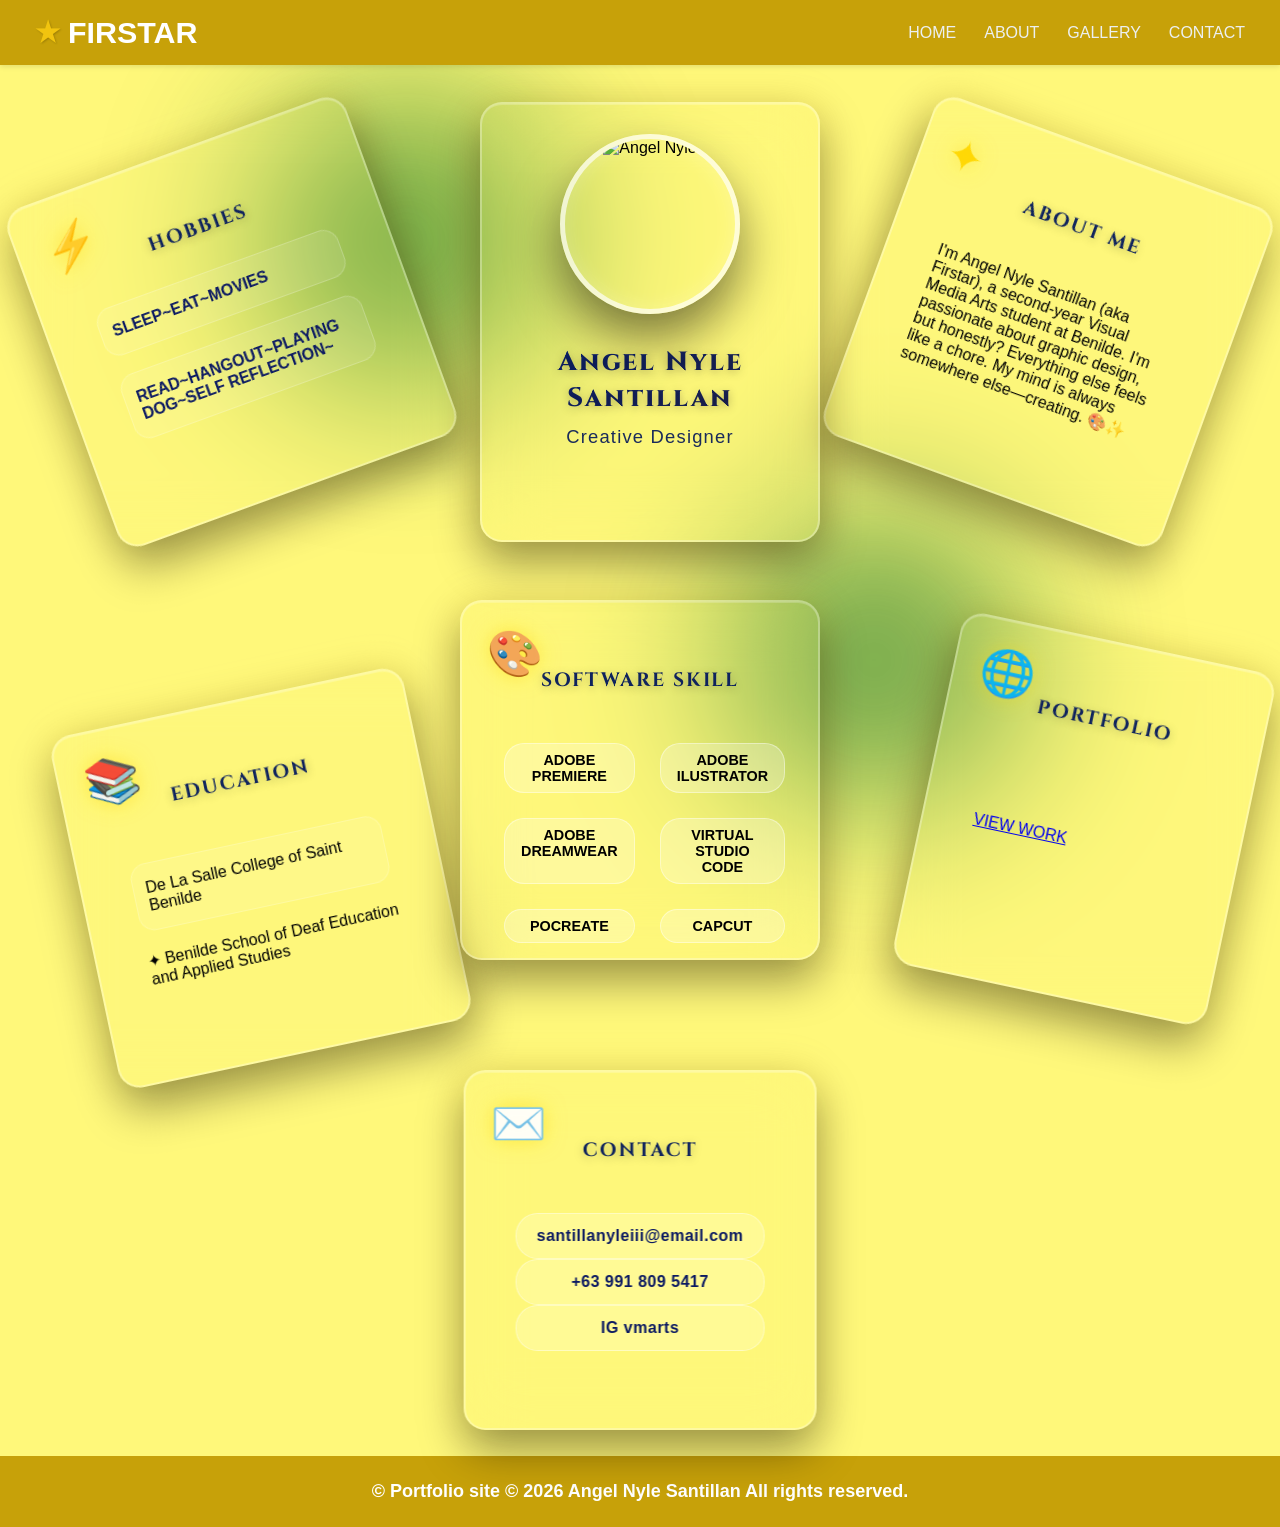
==== about.html @ 47a20b9d "Add files via upload" ====
<!DOCTYPE html>
<html lang="en">
<head> 
    <meta charset="UTF-8">
    <meta name="viewport" content="width=device-width, initial-scale=1.0">
    <title>Angel Nyle - Resume | FIRSTAR</title>
    <link rel="stylesheet" href="style.css">
    <link href="https://fonts.googleapis.com/css2?family=Cinzel:wght@400;500;600;700&family=Inter:wght@300;400;500&display=swap" rel="stylesheet">
</head>
<body> 
    <nav class="navbar">
        <a href="index.html" class="navbar-logo">
            <span class="star-icon">★</span>FIRSTAR
        </a>
        <ul class="nav-links">
            <li><a href="index.html">HOME</a></li>
            <li><a href="about.html">ABOUT</a></li>
            <li><a href="explore.html">GALLERY</a></li>     
            <li><a href="contact.html">CONTACT</a></li>
        </ul>
    </nav>

    <div class="blob blob-1"></div>
    <div class="blob blob-2"></div>

    <!-- TAROT CARD SPREAD -->
    <main class="tarot-spread">
        <!-- CENTER CARD - PROFILE -->
        <div class="tarot-position center-card">
            <div class="tarot-card profile-tarot">
                <div class="card-glow"></div>
                <div class="tarot-symbol left"></div>
                <div class="profile-image-container">
                    <img src="image/RSUME 1.jpg" alt="Angel Nyle">
                </div>
                <div class="profile-text">
                    <h2>Angel Nyle Santillan</h2>
                    <h3>Creative Designer</h3>
                </div>
            </div>
        </div>

        <!-- TOP ROW - 3 CARDS -->
        <div class="tarot-position top-left-1">
            <div class="tarot-card experience-card">
                <div class="card-glow"></div>
                <div class="tarot-symbol">⚡</div>
                <h4>HOBBIES</h4>
                <div class="tarot-content">
                    <div class="job-compact">
                        <span class="job-role">SLEEP~EAT~MOVIES</span>
                    </div>
                    <div class="job-compact">
                        <span class="job-role">READ~HANGOUT~PLAYING DOG~SELF REFLECTION~</span>
                    </div>
                </div>
            </div>
        </div>

        <div class="tarot-position top-center">
            <div class="tarot-card skills-card">
                <div class="card-glow"></div>
                <div class="tarot-symbol">🎨</div>
                <h4>SOFTWARE SKILL</h4>
                <div class="skills-compact">
                    <span>ADOBE PREMIERE</span>
                    <span>ADOBE ILUSTRATOR</span>
                    <span>ADOBE DREAMWEAR</span>
                    <span>VIRTUAL STUDIO CODE</span>
                    <span>POCREATE</span>
                    <span>CAPCUT</span>
                </div>
            </div>
        </div>

        <div class="tarot-position top-right-1">
            <div class="tarot-card summary-card">
                <div class="card-glow"></div>
                <div class="tarot-symbol">✦</div>
                <h4>ABOUT ME</h4>
                <div class="tarot-content">
                    <p>I'm Angel Nyle Santillan (aka Firstar), a second-year Visual Media Arts student at Benilde. I'm passionate about graphic design, but honestly? Everything else feels like a chore. My mind is always somewhere else—creating. 🎨✨</p>
                </div>
            </div>
        </div>

        <!-- BOTTOM ROW - 3 CARDS -->
        <div class="tarot-position bottom-left-1">
            <div class="tarot-card education-card">
                <div class="card-glow"></div>
                <div class="tarot-symbol">📚</div>
                <h4>EDUCATION</h4>
                <div class="tarot-content">
                    <div class="edu-compact">
                        <span>De La Salle College of Saint Benilde</span>
                    </div>
                    <span class="cert-compact">✦ Benilde School of Deaf Education and Applied Studies</span>
                </div>
            </div>
        </div>

        <div class="tarot-position bottom-center">
            <div class="tarot-card contact-card">
                <div class="card-glow"></div>
                <div class="tarot-symbol">✉️</div>
                <h4>CONTACT</h4>
                <div class="contact-compact">
                    <a href="mailto:angel@email.com"> santillanyleiii@email.com</a>
                    <a href="tel:+639123456789"> +63 991 809 5417</a>
                    <a href="socialmedia">IG vmarts</a>
                </div>
            </div>
        </div>

        <div class="tarot-position bottom-right-1">
            <div class="tarot-card portfolio-card">
                <div class="card-glow"></div>
                <div class="tarot-symbol">🌐</div>
                <h4>PORTFOLIO</h4>
                <div class="tarot-content">
                    <a href="explore.html" class="view-btn">VIEW WORK</a>
                </div>
            </div>
        </div>
    </main>

<footer class="footer">
    <div class="footer-container">
        <div class="footer-row">
 <!-- Copyright Bar -->
  
        <div class="footer-bottom">
            <p>© Portfolio site © 2026 Angel Nyle Santillan All rights reserved.</p>
        </div>
    </div>
</footer>

</body>
</html>
---- style.css ----
/* =======================================================
   BASIC RESET & GLOBAL STYLES
   ======================================================= */
* {
    margin: 0;
    padding: 0;
    box-sizing: border-box;
}

body {
    font-family: 'Segoe UI', Tahoma, Geneva, Verdana, sans-serif;
    background-color: #fff87a;
    padding-top: 80px;
    min-height: 100vh;
    position: relative;
}

/* =======================================================
   NAVBAR - FIXED TOP
   ======================================================= */
.navbar {
    position: fixed;
    top: 0;
    left: 0;
    right: 0;
    display: flex;
    justify-content: space-between;
    align-items: center;
    background-color: #c7a109;
    color: white;
    padding: 15px 35px;
    z-index: 1000;
    box-shadow: 0 2px 5px rgba(0,0,0,0.1);
}

.navbar-logo {
    display: flex;
    align-items: center;
    font-size: 1.9rem;
    font-weight: bold;
    text-decoration: none;
    color: rgb(255, 255, 255);
}

.navbar-logo .star-icon {
    font-size: 28px;
    color: #f1c40f;
    text-shadow: 1px 1px 2px rgba(0,0,0,0.2);
    transition: transform 0.3s ease;
    margin-right: 8px;
}

.navbar-logo:hover .star-icon {
    transform: rotate(360deg);
}

.nav-links {
    list-style: none;
    display: flex;
    align-items: center;
}

.nav-links li {
    margin-left: 28px;
}

.nav-links a {
    text-decoration: none;
    color: #ecf0f1;
    font-size: 1rem;
    font-weight: 500;
    transition: color 0.3s ease;
}

.nav-links a:hover {
    color: #ffe02e;
}

/* =======================================================
   BACKGROUND BLOBS - HOME PAGE ATMOSPHERE
   ======================================================= */
.blob {
    position: fixed;
    border-radius: 50%;
    filter: blur(80px);
    z-index: -1;
    opacity: 0.6;
}

.blob-1 {
    top: 10%;
    left: 20%;
    width: 300px;
    height: 300px;
    background: #0b701c;
}

.blob-2 {
    bottom: 10%;
    right: 20%;
    width: 300px;
    height: 300px;
    background: #0c6e2a;
}


/* =======================================================
   LOADING OVERLAY - GLOBAL (KEEP SAME)
   ======================================================= */
.loading-overlay {
    position: fixed !important;
    top: 0 !important;
    left: 0 !important;
    width: 100vw !important;
    height: 100vh !important;
    background: rgba(255,255,255,0.98) !important;
    backdrop-filter: blur(12px) !important;
    display: none !important;
    justify-content: center !important;
    align-items: center !important;
    z-index: 999999 !important;
}

.loading-overlay.active {
    display: flex !important;
}

.loading-content {
    text-align: center;
    background: rgb(253, 251, 121);
    padding: 3.5rem 3rem;
    border-radius: 24px;
    box-shadow: 
        0 25px 50px rgba(0,0,0,0.2),
        0 0 0 1px rgba(255,255,255,0.8);
    backdrop-filter: blur(20px);
    border: 1px solid rgba(255,255,255,0.3);
    position: relative;
    overflow: hidden;
}

.particle-container {
    position: relative;
    width: 140px;
    height: 140px;
    margin: 0 auto 2rem;
    border-radius: 50%;
    background: linear-gradient(135deg, 
        rgba(102,126,234,0.1) 0%, 
        rgba(118,75,162,0.1) 50%,
        rgba(255,107,107,0.1) 100%);
    box-shadow: inset 0 0 30px rgba(0,123,255,0.1);
}

.particle {
    position: absolute;
    width: 8px;
    height: 8px;
    border-radius: 50%;
    animation: particleFloat 4s infinite ease-in-out;
    box-shadow: 0 4px 16px rgba(0,0,0,0.3);
}

.p1 { background: linear-gradient(135deg, #667eea, #764ba2); left: 10%; top: 20%; animation-delay: 0s; }
.p2 { background: linear-gradient(135deg, #ff6b6b, #ee5a24); left: 30%; top: 10%; animation-delay: 0.2s; }
.p3 { background: linear-gradient(135deg, #feca57, #ff9ff3); left: 60%; top: 15%; animation-delay: 0.4s; }
.p4 { background: linear-gradient(135deg, #48dbfb, #0abde3); left: 80%; top: 40%; animation-delay: 0.6s; }
.p5 { background: linear-gradient(135deg, #10ac84, #1dd1a1); left: 20%; top: 60%; animation-delay: 0.8s; }
.p6 { background: linear-gradient(135deg, #ff9ff3, #feca57); left: 50%; top: 70%; animation-delay: 1s; }
.p7 { background: linear-gradient(135deg, #ee5a24, #ff6b6b); left: 70%; top: 80%; animation-delay: 1.2s; }
.p8 { background: linear-gradient(135deg, #0abde3, #48dbfb); left: 15%; top: 50%; animation-delay: 1.4s; }
.p9 { background: linear-gradient(135deg, #1dd1a1, #10ac84); left: 40%; top: 30%; animation-delay: 1.6s; }

@keyframes particleFloat {
    0%, 100% { 
        transform: translate(0, 0) scale(1) rotate(0deg); 
        opacity: 0.8;
    }
    25% { 
        transform: translate(15px, -15px) scale(1.3) rotate(90deg); 
        opacity: 1;
    }
    50% { 
        transform: translate(-10px, 10px) scale(0.8) rotate(180deg); 
        opacity: 0.6;
    }
    75% { 
        transform: translate(10px, -5px) scale(1.2) rotate(270deg); 
        opacity: 0.9;
    }
}

.loading-overlay p {
    font-size: 1.3rem;
    color: #555;
    font-weight: 600;
    margin: 0;
    letter-spacing: 0.5px;
}




/* =======================================================
   HOME PAGE - ENVELOPE INTERACTION
   ======================================================= */

   .envelope {
    width: 660px;
    height: 480px;
    background: #ecf0f1;
    border-radius: 25px;
    position: relative;
    cursor: pointer;
    overflow: hidden;
    transition: all 0.7s ease;
    box-shadow: 0 15px 35px rgba(0,0,0,0.2);
    
    /* CENTERING */
    position: absolute;
    top: 40%;
    left: 50%;
    transform: translate(-50%, -50%);
}
.envelope-container {
    display: flex;
    justify-content: center;
    align-items: center;
    min-height: 100vh; 
    padding: 20px;
}

.envelope::after {
    content: '📬';
    position: absolute;
    top: 20px;
    left: 50%;
    transform: translateX(-50%);
    font-size: 32px;
    z-index: 3;
    transition: opacity 0.4s;
    background-color: antiquewhite;
    padding: 10px;
    border-radius: 50%;
}

.content {
    position: absolute;
    top: 80px;
    left: 20px;
    right: 20px;
    bottom: 20px;
    background: white;
    border-radius: 15px;
    opacity: 0;
    transform: scale(0.7);
    transition: all 0.5s 0.3s;
    padding: 25px;
    box-sizing: border-box;
}

.content h2 {
    color: #2c3e50;
    margin-bottom: 10px;
    font-size: 24px;
}

.content p {
    color: #7f8c8d;
    line-height: 1.6;
    font-size: 16px;
    margin: 0;
}

.envelope.open::before {
    transform: scaleX(0);
}

.envelope.open::after {
    opacity: 0;
}

.envelope.open .content {
    opacity: 1;
    transform: scale(1);
}

.envelope:hover:not(.open) {
    transform: translate(-50%, -50%) scale(1.05);
}


.content {
    display: flex;
    flex-direction: column;
    justify-content: center;
    align-items: center;
    text-align: center;
}

.star-sticker {
    font-size: 28px;
    background: linear-gradient(45deg, #ffd700, #ffed4e);
    padding: 12px;
    border-radius: 50%;
    box-shadow: 0 6px 20px rgba(255,215,0,0.5);
    margin-bottom: 10px;
    animation: sparkle 2s infinite;
}

@keyframes sparkle {
    0%, 100% { transform: scale(1); }
    50% { transform: scale(1.1); }
}

.enjoy-text {
    font-size: 14px;
    opacity: 0.8;
    margin-top: 10px;
}


/* =======================================================
   HOME PAGE - PORTFOLIO CONTAINER & SIDEBAR
   ======================================================= */
.tarot-spread {
    max-width: 1600px;
    margin: 0 auto;
    padding: 80px 40px;
    min-height: calc(100vh - 100px);
    position: relative;
    perspective: 1200px;
}

/* TAROT POSITIONS - 3 TOP / 3 BOTTOM */
.tarot-position {
    position: absolute;
}

.center-card {
    top: 29%;
    left: 50%;
    transform: translate(-50%, -50%);
    z-index: 15;
    width: 320px;
    height: 420px;

}

/* TOP ROW - UNCHANGED */
.top-left-1 {
    top: 12%;
    left: 15%;
    transform: rotate(-20deg) translateX(-120px) translateY(-80px);
    z-index: 8;
    
}

.top-center {
    top: 80%;
    left: 50%;
    transform: translateX(-50%) rotate(0deg) translateY(-120px);
    z-index: 10;
}

.top-right-1 {
    top: 12%;
    right: 15%;
    transform: rotate(20deg) translateX(120px) translateY(-80px);
    z-index: 8;
}

/* BOTTOM ROW - MOVED DOWN MORE */
.bottom-left-1 {
    bottom: -5%;  
    left: 12%;
    transform: rotate(-12deg) translateX(-100px) translateY(120px);
    z-index: 8;
}

.bottom-center {
    bottom: -50%;
    left: 50%;
    transform: translateX(-50%) rotate(0deg) translateY(150px);
    z-index: 10;
}

.bottom-right-1 {
    bottom: -5%;
    right: 9%;
    transform: rotate(12deg) translateX(100px) translateY(120px);
    z-index: 8;
    width: 320px;
    height: 420px;
}

.tarot-symbol {
    top: 15px;
    right: 5%;
    left: 25px;
}

/* ALL TAROT CARDS */
.tarot-card {
    width: 260px;
    height: 360px;
    background: linear-gradient(145deg, 
        rgba(255, 255, 255, 0.20), 
        rgba(255, 255, 255, 0.10));
    border-radius: 28px;
    border: 2px solid rgba(255, 255, 255, 0.45);
    backdrop-filter: blur(30px);
    box-shadow: 
        0 40px 80px rgba(0, 0, 0, 0.45),
        inset 0 1px 0 rgba(255, 255, 255, 0.4);
    position: relative;
    overflow: hidden;
    cursor: pointer;
    transform-style: preserve-3d;
}

.center-card .tarot-card {
    width: 340px;
    height: 440px;
}

.tarot-card:hover {
    box-shadow: 
        0 60px 120px rgba(0, 0, 0, 0.65),
        0 0 60px rgba(255, 215, 0, 0.4) !important;
    z-index: 25 !important;
}

/* GLOW EFFECT */
.card-glow {
    position: absolute;
    top: -4px;
    left: -4px;
    right: -4px;
    bottom: -4px;
    background: conic-gradient(
        from 0deg,
        rgba(255, 255, 255, 0.2),
        rgba(255, 215, 0, 0.3),
        rgba(255, 255, 255, 0.2),
        transparent
    );
    border-radius: 32px;
    opacity: 0;
    z-index: -1;
}

.tarot-card:hover .card-glow {
    opacity: 1;
    box-shadow: 0 0 60px rgba(255, 215, 0, 0.5);
}

/* SYMBOLS */
.tarot-symbol {
    position: absolute;
    top: 25px;
    right: 28px;
    font-size: 2.8rem;
    color: rgba(255, 215, 0, 0.95);
    text-shadow: 0 0 20px rgba(255, 215, 0, 0.5);
    z-index: 3;
    animation: glow 2s ease-in-out infinite alternate;
}

@keyframes glow {
    from { text-shadow: 0 0 20px rgba(255, 215, 0, 0.5); }
    to { text-shadow: 0 0 30px rgba(255, 215, 0, 0.8); }
}

/* PROFILE CENTER CARD */
.profile-tarot {
    padding: 45px 35px;
    text-align: center;
}

.profile-image-container {
    width: 160px;
    height: 160px;
    border-radius: 50%;
    overflow: hidden;
    border: 5px solid rgba(255, 255, 255, 0.7);
    box-shadow: 
        0 25px 50px rgba(0, 0, 0, 0.5),
        inset 0 0 20px rgba(255, 255, 255, 0.2);
    margin: 0 auto 30px;
}

.center-card .profile-image-container {
    width: 180px;
    height: 180px;
}

.profile-image-container img {
    width: 100%;
    height: 100%;
    object-fit: cover;
}

.profile-text h2 {
    font-family: 'Cinzel', serif;
    font-size: 1.65rem;
    background: linear-gradient(135deg, #07206f, rgba(8, 11, 72, 0.9));
    -webkit-background-clip: text;
    -webkit-text-fill-color: transparent;
    margin: 0 0 10px 0;
    letter-spacing: 2px;
    font-weight: 800;
    text-shadow: 0 2px 10px rgba(0,0,0,0.3);
}

.profile-text h3 {
    color: rgba(14, 32, 90, 0.95);
    font-size: 1.15rem;
    margin: 0 0 25px 0;
    font-weight: 500;
    letter-spacing: 1.2px;
}

.status-badge {
    background: linear-gradient(135deg, #FFD700, #FFA500);
    color: #1a1a1a;
    padding: 12px 28px;
    border-radius: 30px;
    font-weight: 800;
    font-size: 1rem;
    box-shadow: 
        0 15px 40px rgba(255, 215, 0, 0.6),
        inset 0 1px 0 rgba(255, 255, 255, 0.3);
    display: inline-block;
    letter-spacing: 1px;
}

/* all card */ 
.tarot-card h4 {
    font-family: 'Cinzel', serif;
    font-size: 1.2rem;
    color: rgb(15, 35, 93);
    margin: 35px 0 25px 0;
    letter-spacing: 1.9px;
    font-center:
    font-weight: 700;
    text-align: center;
    text-shadow: 0 2px 10px rgba(0,0,0,0.3);
}

.tarot-content {
    padding: 0 28px 30px;
    height: 200px;
    display: flex;
    flex-direction: column;
    justify-content: center;
}

/* COMPACT CONTENT */
.job-compact, .edu-compact {
    display: flex;
    justify-content: space-between;
    align-items: center;
    margin-bottom: 20px;
    padding: 15px 12px;
    background: rgba(255,255,255,0.1);
    border-radius: 16px;
    border: 1px solid rgba(255,255,255,0.2);
}

.job-role, .edu-title {
    font-weight: 700;
    color: #0c1a62;
    font-size: 1rem;
}

.job-date, .edu-date {
    color: #FFD700;
    font-weight: 700;
    font-size: 0.95rem;
}


/* SKILLS */
.skills-compact {
    display: grid;
    grid-template-columns: 1fr 1fr;
    gap: 25px;
    padding: 25px 20px;
}

.skills-compact span {
    background: rgba(255,255,255,0.25);
    padding: 8px 16px;
    border-radius: 20px;
    font-size: 0.9rem;
    border: 1px solid rgba(255,255,255,0.4);
    font-weight: 600;
    text-align: center;
}

.skills-compact span:hover {
    background: linear-gradient(135deg, #FFD700, #FFA500);
    color: #1a1a1a;
}

/* CONTACT */
.contact-compact {
    padding: 25px 28px;
    display: flex;
    flex-direction: column;
}


.contact-compact a {
    color: #0c1a62;
    text-decoration: none;
    padding: 13px 20px;
    border-radius: 22px;
    background: rgba(255,255,255,0.2);
    border: 1px solid rgba(255,255,255,0.4);
    font-weight: 559;
    text-align: center;
    letter-spacing: 0.5px;
}

.contact-compact a:hover {
    background: rgba(255,255,255,0.4);
    box-shadow: 0 15px 35px rgba(0,0,0,0.3);
}


/* =======================================================
   EXPLORE PAGE - 8 CARDS GRID
   ======================================================= */
.section-container {
    width: 100%;
    max-width: 2400px;
    margin: 0 auto;
    display: grid;
    grid-template-columns: repeat(auto-fit, minmax(360px, 1fr));
    gap: 25px;
    padding: 50px 20px;
    perspective: 1000px;
}

.card-wrapper:nth-child(1) { transform: rotate(2deg); }
.card-wrapper:nth-child(2) { transform: rotate(-1deg); }
.card-wrapper:nth-child(3) { transform: rotate(1deg); }
.card-wrapper:nth-child(4) { transform: rotate(-2deg); }
.card-wrapper:nth-child(5) { transform: rotate(3deg); }
.card-wrapper:nth-child(6) { transform: rotate(-3deg); }

.card {
    width: 100%;
    height: 100%;
    background: rgba(255, 255, 255, 0.05);
    border-radius: 20px;
    border: 1px solid rgba(255, 255, 255, 0.1);
    backdrop-filter: blur(10px);
    box-shadow: 0 25px 45px rgba(0, 0, 0, 0.2);
    display: flex;
    flex-direction: column;
    justify-content: center;
    align-items: center;
    color: white;
    transition: transform 0.3s ease, box-shadow 0.3s ease;
    transform-style: preserve-3d;
    position: relative;
    overflow: hidden;
    cursor: pointer;
    padding: 20px;
}

.card:hover {
    box-shadow: 0 40px 80px rgba(0, 0, 0, 0.4);
    transform: translateY(-10px) rotateX(5deg) rotateY(5deg) scale(1.02);
}

.card-glow {
    position: absolute;
    top: -50px;
    left: -50px;
    width: 150px;
    height: 150px;
    background: linear-gradient(45deg, #ff9999, #ff8192, #66b3ff);
    border-radius: 50%;
    filter: blur(40px);
    z-index: -1;
    opacity: 0;
    transition: opacity 0.5s ease;
}

.card:hover .card-glow {
    opacity: 0.8;
}

.card-content {
    transform: translateZ(50px);
    text-align: center;
    padding: 15px 10px;
    z-index: 2;
    position: relative;
    width: 100%;
    height: auto;
    display: flex;
    flex-direction: column;
    justify-content: center;
    align-items: center;
    flex: 1;
}

.card-content img {
    width: 260px;        
    height: 400px;       
    max-width: 200%;     
    object-position: center;
    border-radius: 15px;
    margin-bottom: 15px;
    box-shadow: 0 8px 25px rgba(0, 0, 0, 0.3);
    display: block;
    flex-shrink: 0;
}

.card-content h2 {
    font-size: 1.8rem;
    margin-bottom: 10px;
    text-shadow: 0 5px 15px rgba(0, 0, 0, 0.4);
    font-weight: 700;
    flex-shrink: 0;
}

.card-content p {
    font-size: 0.95rem;
    color: #000000;
    margin-bottom: 15px;
    line-height: 1.5;
    flex-shrink: 0;
    padding: 0 5px;
}

.btn {
    padding: 10px 25px;
    background: linear-gradient(45deg, #fff, #f0f0f0);
    color: #333;
    border: none;
    border-radius: 25px;
    font-weight: bold;
    font-size: 0.95rem;
    cursor: pointer;
    transform: translateZ(30px);
    transition: all 0.3s ease;
    box-shadow: 0 5px 15px rgba(0, 0, 0, 0.2);
    flex-shrink: 0;
}

.btn:hover {
    background: linear-gradient(45deg, #1f56a8, #0f3460);
    color: white;
    box-shadow: 0 10px 25px rgba(31, 86, 168, 0.4);
    transform: translateZ(40px) translateY(-2px);
}

@keyframes float {
    0%, 100% { transform: translateY(0px) rotateX(0deg); }
    50% { transform: translateY(-15px) rotateX(2deg); }
}

.card-wrapper:nth-child(odd) {
    animation: float 6s ease-in-out infinite;
}

.card-wrapper:nth-child(even) {
    animation: float 6s ease-in-out infinite 3s;
}

/* =======================================================
   VMA
   ======================================================= */

/* Hero Section */
.hero {
    height: 60vh;
    background: linear-gradient(135deg, #fff87a 0%, #c7a109 100%);
    display: flex;
    align-items: center;
    justify-content: center;
    text-align: center;
    position: relative;
    overflow: hidden;
}

.hero-title {
    font-family: 'Playfair Display', serif;
    font-size: clamp(3rem, 8vw, 6rem);
    background: linear-gradient(135deg, #1a1a1a, #c7a109);
    -webkit-background-clip: text;
    -webkit-text-fill-color: transparent;
    margin: 0;
    text-shadow: 0 4px 20px rgba(0,0,0,0.3);
}

.hero-subtitle {
    font-family: 'Inter', sans-serif;
    font-size: 1.4rem;
    color: #333;
    margin-top: 10px;
    font-weight: 300;
    letter-spacing: 2px;
}

/* Photo Gallery */
.photo-gallery {
    max-width: 1600px;
    margin: 0 auto;
    padding: 100px 20px;
    display: grid;
    grid-template-columns: repeat(auto-fit, minmax(350px, 1fr));
    grid-auto-rows: 300px;
    gap: 25px;
}
/* =======================================================
   PHOTOGRAPHY GALLERY - NO CARDS
   ======================================================= */

/* Photo Gallery - FIXED SIZING & SPACING */
.photo-gallery {
    max-width: 1400px; /* Reduced from 1600px */
    margin: 0 auto;
    padding: 80px 20px; /* Reduced top padding */
    display: grid;
    grid-template-columns: repeat(auto-fit, minmax(320px, 1fr)); /* Smaller min width */
    grid-auto-rows: 280px; /* Slightly smaller rows */
    gap: 30px 35px; /* More horizontal spacing */
}

.photo-item {
    position: relative;
    border-radius: 20px;
    overflow: hidden;
    background-size: cover;
    background-position: center;
    background-repeat: no-repeat;
    cursor: pointer;
    transition: all 0.5s cubic-bezier(0.25, 0.46, 0.45, 0.94);
    box-shadow: 0 20px 40px rgba(0,0,0,0.15);
}

.photo-item:hover {
    transform: translateY(-15px) scale(1.02);
    box-shadow: 0 40px 80px rgba(0,0,0,0.3);
}

.photo-item.landscape { 
    grid-row: span 1; 
    aspect-ratio: 16/9; 
}

.photo-item.square { 
    grid-row: span 1; 
    aspect-ratio: 1/1; 
}

.photo-item.portrait { 
    grid-row: span 2; 
    aspect-ratio: 2/3; 
    margin-top: 12.4rem;
}

/* Overlay */
.photo-overlay {
    position: absolute;
    bottom: 0;
    left: 0;
    right: 0;
    background: linear-gradient(transparent, rgba(0,0,0,0.85));
    color: white;
    padding: 25px 20px 20px; /* Slightly smaller padding */
    transform: translateY(100%);
    transition: transform 0.4s ease;
}

.photo-item:hover .photo-overlay {
    transform: translateY(0);
}

.photo-overlay h3 {
    font-family: 'Playfair Display', serif;
    font-size: 1.5rem; /* Slightly smaller */
    margin: 0 0 5px 0;
    font-weight: 700;
    letter-spacing: 1px;
}

.photo-category {
    font-family: 'Inter', sans-serif;
    font-size: 0.85rem; /* Slightly smaller */
    opacity: 0.9;
    text-transform: uppercase;
    letter-spacing: 2px;
    font-weight: 300;
}

/* Responsive - IMPROVED */
@media (max-width: 1200px) {
    .photo-gallery {
        grid-template-columns: repeat(auto-fit, minmax(300px, 1fr));
        gap: 25px 30px;
    }
}

@media (max-width: 768px) {
    .photo-gallery {
        grid-template-columns: 1fr;
        grid-auto-rows: 300px;
        gap: 25px;
        padding: 50px 15px;
    }
    
    .photo-gallery .photo-item.portrait {
        grid-row: span 1;
        aspect-ratio: 3/4; /* Better mobile portrait */
    }
    
    .photo-gallery .photo-item.landscape {
        aspect-ratio: 4/3; /* Better mobile landscape */
    }
}

@media (max-width: 480px) {
    .photo-gallery {
        padding: 40px 10px;
        gap: 20px;
    }
}


/* =======================================================
   CONTACT
   ======================================================= */

.main-container {
    flex: 1;
    display: flex;
    justify-content: center;
    align-items: center;
    min-height: calc(100vh - 120px);
    padding: 20px;
    margin-top: 70px;
}

.contact-info {
    text-align: center;
    max-width: 400px;
    width: 100%;
}

.contact-info h3 {
    font-size: 1.8rem;
    margin-bottom: 25px;
    background:#050442;
    -webkit-background-clip: text;
    background-clip: text;
    -webkit-text-fill-color: transparent;
    color: transparent;
    font-style: italic;
    letter-spacing: 2px;
    text-shadow: 0 0 30px rgba(241, 196, 15, 0.5);
}


.tarot-card {
    width: 100%;
    max-width: 360px;
    margin: 0 auto;
    background: rgba(238, 240, 129, 0.1);
    border: 2px solid rgba(255, 255, 255, 0.3);
    border-radius: 22px;
    box-shadow: 
        0 20px 45px rgba(0, 0, 0, 0.4),
        inset 0 1px 0 rgba(255, 255, 255, 0.2),
        0 0 40px rgba(241, 196, 15, 0.15);
    padding: 30px 22px;
    position: relative;
    overflow: hidden;
    transition: all 0.5s ease;
}


.tarot-card:hover {
    transform: translateY(-10px) rotate(1deg);
    box-shadow: 
        0 30px 60px rgba(0, 0, 0, 0.5),
        inset 0 1px 0 rgba(255, 255, 255, 0.3),
        0 0 50px rgba(241, 196, 15, 0.25);
}


.contact-form {
    width: 100%;
    margin-bottom: 20px;
}

.form-group {
    position: relative;
    margin-bottom: 16px;
}

.form-group input,
.form-group textarea {
    width: 100%;
    padding: 12px 16px 12px 40px;
    background: rgba(255, 255, 255, 0.12);
    border: 1px solid rgba(255, 255, 255, 0.2);
    border-radius: 12px;
    font-size: 0.9rem;
    color: #2c1810;
    transition: all 0.3s ease;
    font-family: inherit;
    height: 44px;
    letter-spacing: 0.4px;
}

.form-group textarea {
    height: 90px;
    resize: none;
}

.form-group input::placeholder,
.form-group textarea::placeholder {
    color: #8b7355;
    font-style: italic;
}

.form-group input:focus,
.form-group textarea:focus {
    outline: none;
    border-color: #f3ebc9;
    background: rgba(255, 255, 255, 0.25);
    box-shadow: 0 0 18px rgba(241, 196, 15, 0.3);
    transform: translateY(-2px);
}

.input-icon {
    position: absolute;
    left: 14px;
    top: 50%;
    transform: translateY(-50%);
    font-size: 1.1rem;
    color: #050442;
    z-index: 2;
}

.textarea-icon {
    top: 14px;
}

.submit-btn {
    width: 100%;
    padding: 14px 20px;
    background: linear-gradient(135deg, #c7a109 0%, #f1c40f 50%, #d4af37 100%);
    color: #1a0f0a;
    border: 1px solid rgba(255, 255, 255, 0.3);
    border-radius: 14px;
    font-size: 0.95rem;
    font-weight: 600;
    cursor: pointer;
    position: relative;
    overflow: hidden;
    transition: all 0.3s ease;
    text-transform: uppercase;
    letter-spacing: 1.2px;
    box-shadow: 0 5px 20px rgba(199, 161, 9, 0.35);
    font-family: inherit;
}

.submit-btn:hover {
    transform: translateY(-3px);
    box-shadow: 0 10px 30px rgba(199, 161, 9, 0.45);
}

.submit-btn.loading span {
    opacity: 0.7;
}

.submit-btn.loading::after {
    content: '';
    position: absolute;
    width: 18px;
    height: 18px;
    top: 50%;
    left: 50%;
    margin-left: -9px;
    margin-top: -9px;
    border: 2px solid rgba(26, 15, 10, 0.3);
    border-top: 2px solid #1a0f0a;
    border-radius: 50%;
    animation: spin 1s linear infinite;
}

.form-message {
    padding: 10px 14px;
    border-radius: 10px;
    margin: 12px 0;
    text-align: center;
    font-size: 0.85rem;
    font-weight: 500;
    display: none;
    animation: slideIn 0.3s ease;
    font-style: italic;
}

.form-message.success {
    background: rgba(34, 139, 34, 0.2);
    color: #228B22;
    border: 1px solid rgba(34, 139, 34, 0.4);
}


.contact-details {
    font-size: 0.82rem;
    opacity: 0.95;
    padding: 16px 12px;
    background: rgba(0, 0, 0, 0.15);
    border-radius: 12px;
    border: 1px solid rgba(255, 255, 255, 0.15);
    font-style: italic;
    margin-top: 8px;
}

.contact-details p {
    margin-bottom: 6px;
    line-height: 1.4;
    color: #050442;
    text-align: left;
}

.contact-details p:last-child {
    margin-bottom: 0;
}

/* FOOTER - FLUSH BOTTOM NO SPACE */
.footer {
    margin-top: 45%;  /* Pushes to bottom */
}

.footer-bottom {
    background: #c7a109; padding: 25px 0;
    text-align: center; color: white;
    font-weight: bold; font-size: 18px;
}
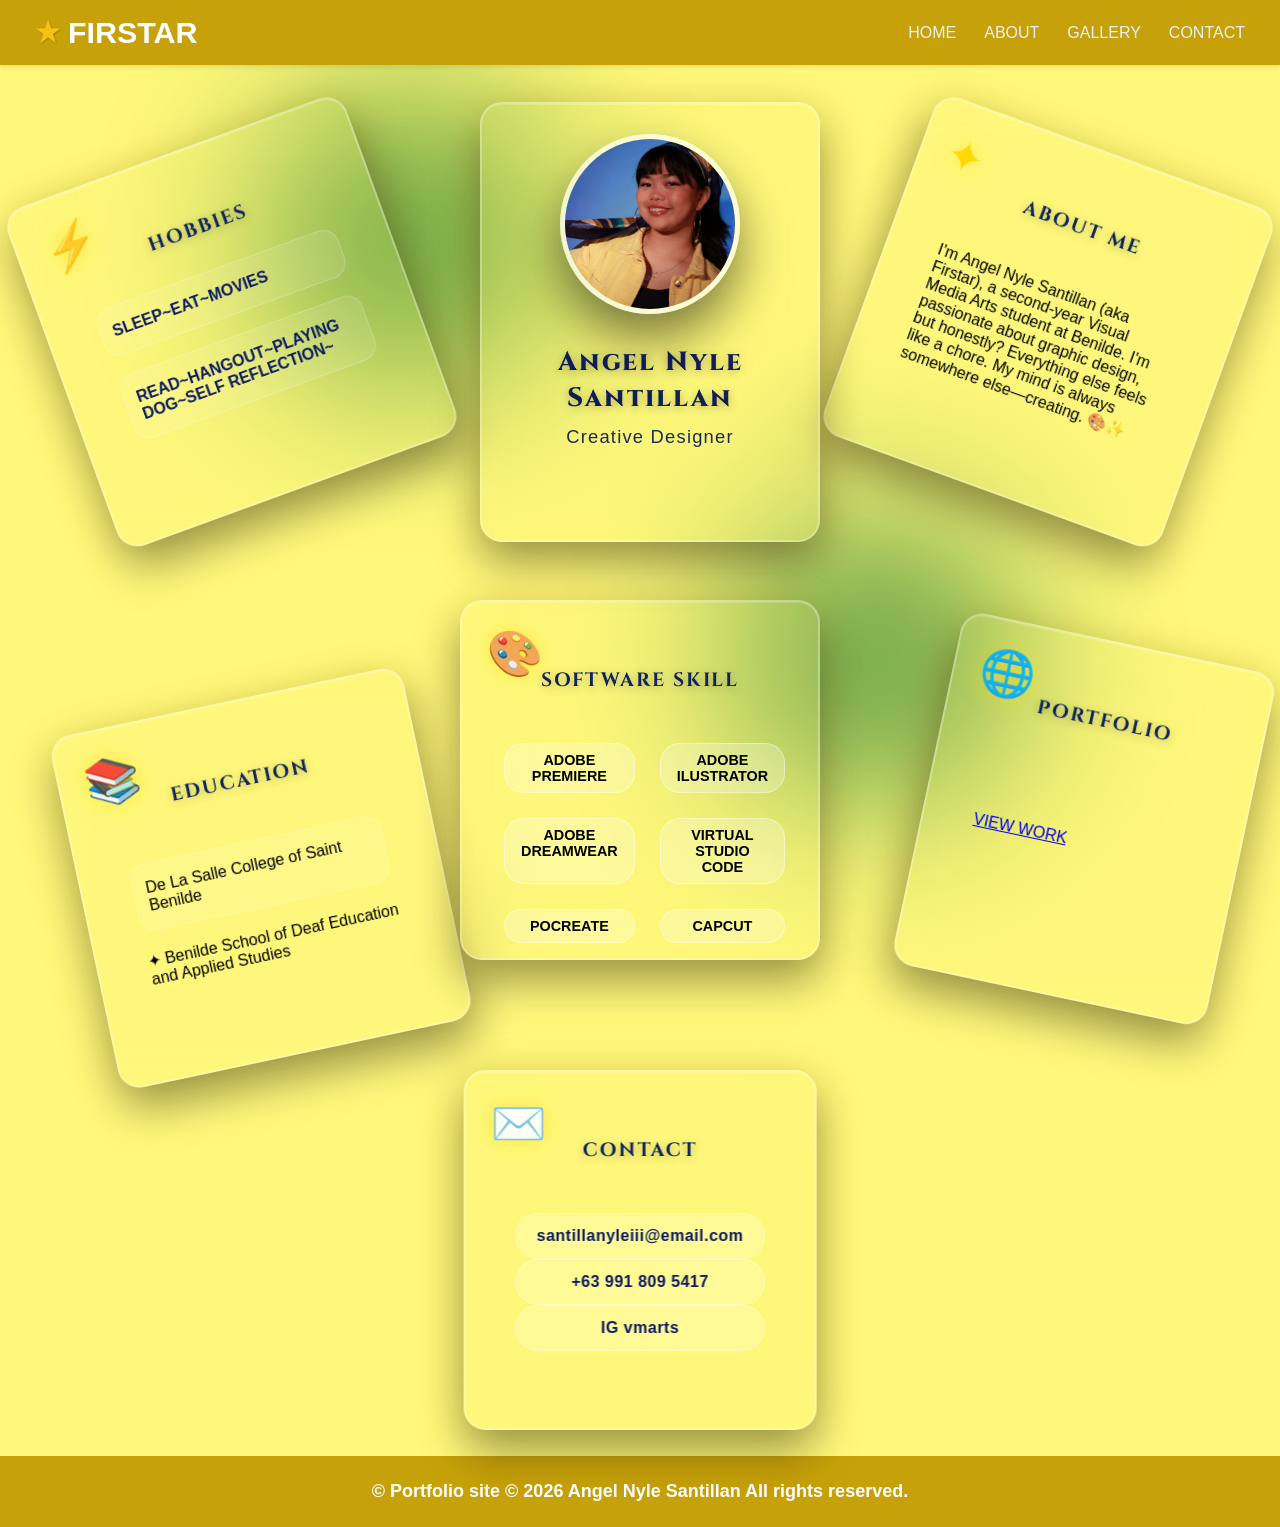
==== commit d1fc2bcb: "fixed coding" ====
--- a/about.html
+++ b/about.html
@@ -31,7 +31,7 @@
                 <div class="card-glow"></div>
                 <div class="tarot-symbol left"></div>
                 <div class="profile-image-container">
-                    <img src="image/RSUME 1.jpg" alt="Angel Nyle">
+                    <img src="image/combine/RSUME 1.jpg" alt="Angel Nyle">
                 </div>
                 <div class="profile-text">
                     <h2>Angel Nyle Santillan</h2>
